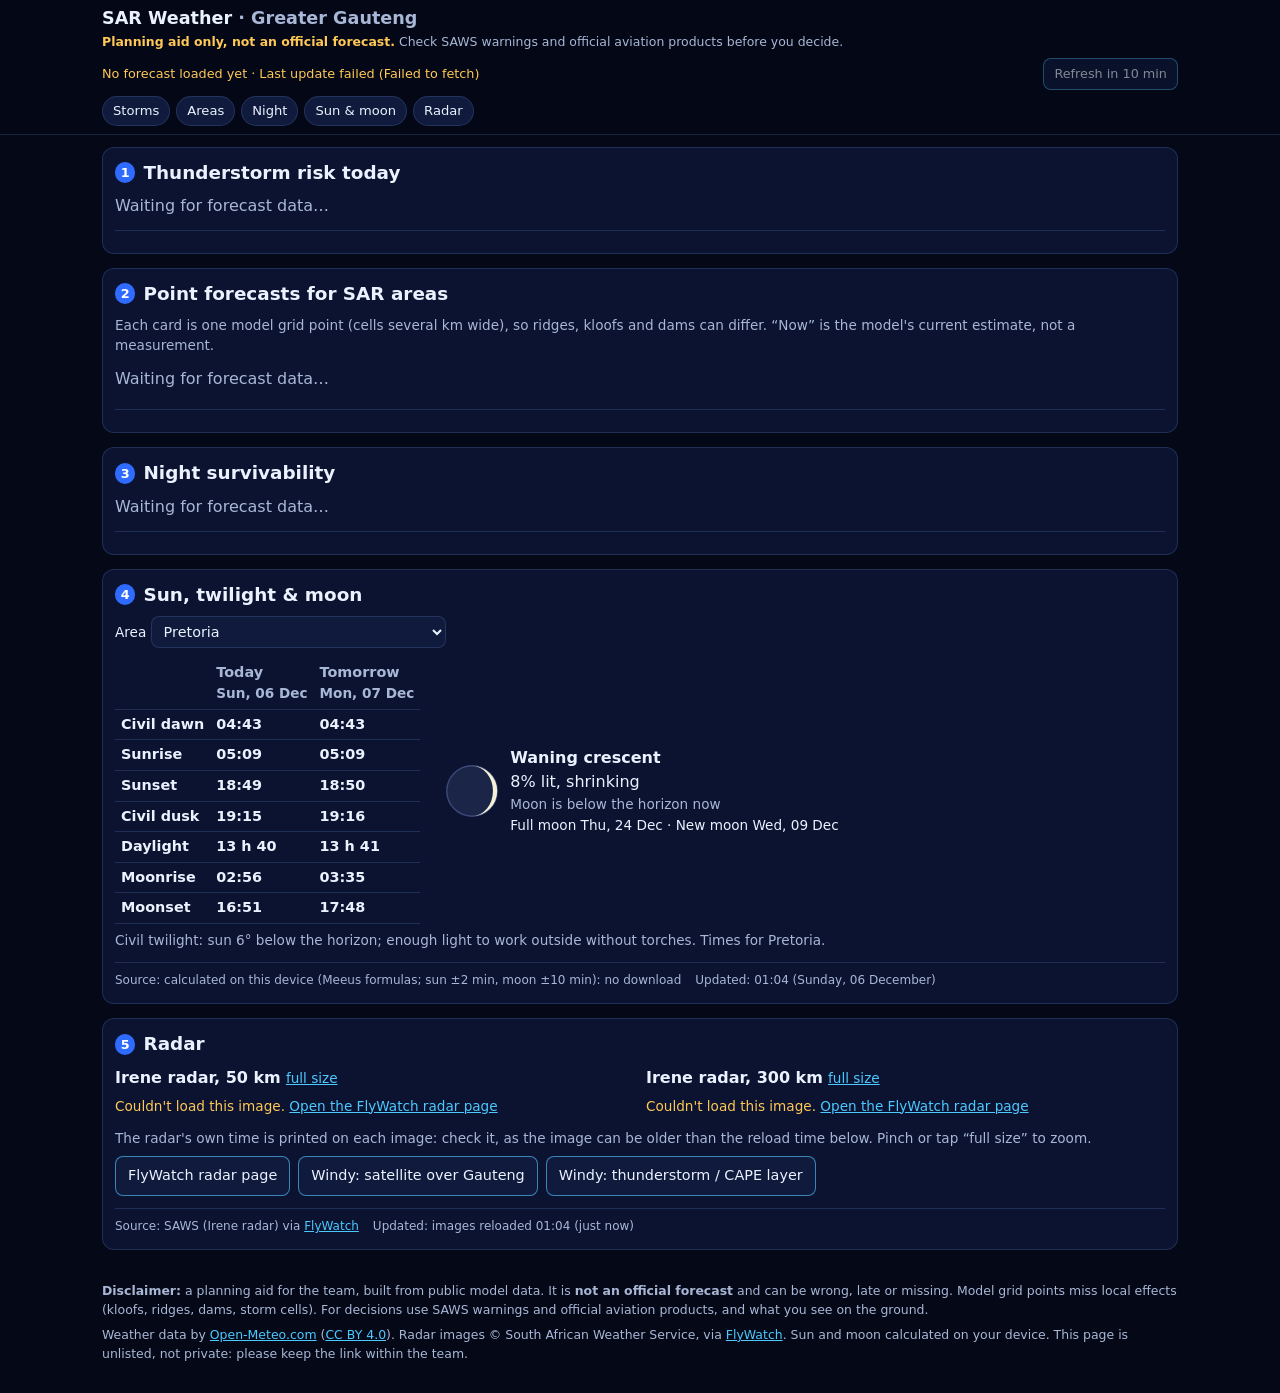
==== index.html @ 78609472 "Show the Irene radar 50 km and 300 km images (SAWS via FlyWatch) Plain img tags, reloaded at most ev" ====
<!doctype html>
<html lang="en-ZA">
<head>
  <meta charset="utf-8">
  <meta name="viewport" content="width=device-width, initial-scale=1, viewport-fit=cover">
  <!-- Unlisted team page: not linked from anywhere, not in any sitemap. -->
  <meta name="robots" content="noindex,nofollow">
  <meta name="referrer" content="no-referrer">
  <title>SAR Weather · Greater Gauteng</title>
  <meta name="theme-color" content="#040817">
  <link rel="icon" href="favicon.ico" sizes="48x48">
  <link rel="icon" href="favicon-96x96.png" type="image/png" sizes="96x96">
  <link rel="icon" href="favicon-192x192.png" type="image/png" sizes="192x192">
  <link rel="apple-touch-icon" href="apple-touch-icon.png" sizes="180x180">
  <link rel="stylesheet" href="css/style.css">
</head>
<body>
  <header class="top">
    <div class="top-inner">
      <h1>SAR Weather <span class="muted">· Greater Gauteng</span></h1>
      <p class="disclaimer"><strong>Planning aid only, not an official forecast.</strong> Check SAWS warnings and official aviation products before you decide.</p>
    </div>
    <div class="status" role="status">
      <span id="status-text">Loading…</span>
      <button type="button" id="refresh" class="btn small">Refresh</button>
    </div>
    <nav class="jump" aria-label="Panels">
      <a href="#storm">Storms</a><a href="#points">Areas</a><a href="#night">Night</a><a href="#astro">Sun &amp; moon</a><a href="#radar">Radar</a>
    </nav>
  </header>

  <main>
    <section class="panel" id="storm" aria-labelledby="storm-h">
      <h2 id="storm-h"><span class="num">1</span> Thunderstorm risk today</h2>
      <div id="storm-body"></div>
      <p class="meta" id="storm-meta"></p>
    </section>

    <section class="panel" id="points" aria-labelledby="points-h">
      <h2 id="points-h"><span class="num">2</span> Point forecasts for SAR areas</h2>
      <p class="small muted">Each card is one model grid point (cells several km wide), so ridges, kloofs and dams can differ. “Now” is the model's current estimate, not a measurement.</p>
      <div id="points-body" class="cards"></div>
      <p class="meta" id="points-meta"></p>
    </section>

    <section class="panel" id="night" aria-labelledby="night-h">
      <h2 id="night-h"><span class="num">3</span> Night survivability</h2>
      <div id="night-body"></div>
      <p class="meta" id="night-meta"></p>
    </section>

    <section class="panel" id="astro" aria-labelledby="astro-h">
      <h2 id="astro-h"><span class="num">4</span> Sun, twilight &amp; moon</h2>
      <label class="small" for="astro-loc">Area </label><select id="astro-loc"></select>
      <div id="astro-body"></div>
      <p class="meta" id="astro-meta"></p>
    </section>


    <section class="panel" id="radar" aria-labelledby="radar-h">
      <h2 id="radar-h"><span class="num">5</span> Radar</h2>
      <div id="radar-body"></div>
      <p class="meta" id="radar-meta"></p>
    </section>

  </main>

  <footer class="foot">
    <p><strong>Disclaimer:</strong> a planning aid for the team, built from public model data. It is <strong>not an official forecast</strong> and can be wrong, late or missing. Model grid points miss local effects (kloofs, ridges, dams, storm cells). For decisions use SAWS warnings and official aviation products, and what you see on the ground.</p>
    <p>Weather data by <a href="https://open-meteo.com/" target="_blank" rel="noopener noreferrer">Open-Meteo.com</a> (<a href="https://creativecommons.org/licenses/by/4.0/" target="_blank" rel="noopener noreferrer">CC BY 4.0</a>). Radar images © South African Weather Service, via <a href="https://www.flywatch.com/tracking/weather/radar" target="_blank" rel="noopener noreferrer">FlyWatch</a>. Sun and moon calculated on your device. This page is unlisted, not private: please keep the link within the team.</p>
    <noscript><p class="warn">This page needs JavaScript. Without it, go straight to <a href="https://www.weathersa.co.za/warnings">SAWS warnings</a> or <a href="https://aviation.weathersa.co.za/">SAWS aviation</a>.</p></noscript>
  </footer>

  <script src="js/config.js"></script>
  <script src="js/astro.js"></script>
  <script src="js/wx.js"></script>
  <script src="js/app.js"></script>
</body>
</html>
---- css/style.css ----
/* SAR Weather: Greater Gauteng. Colours follow the PsyPhin "deep space" palette
   (see ../4x4_systems/css/style.css), but without the animated background or web
   fonts: this page is opened on phones in the field, so it stays light. */
:root {
  --bg: #040817;
  --surface: #0b1330;
  --surface-2: #101a3c;
  --border: rgba(120, 170, 255, 0.18);
  --text: #eaf2ff;
  --text-muted: #a8b7d6;
  --accent: #4cc9ff;
  --accent-strong: #2f6bff;

  /* risk levels: low / possible / elevated / severe */
  --lv0: #1a2a52;
  --lv1: #d9b23a;
  --lv2: #f07c2a;
  --lv3: #e8365a;
  --ok: #2ee6a6;
  --warn: #ffc857;

  --radius: 12px;
  --max-width: 1100px;
  --font: system-ui, -apple-system, "Segoe UI", Roboto, "Helvetica Neue", Arial, sans-serif;
}

*, *::before, *::after { box-sizing: border-box; }
[hidden] { display: none !important; }

html { scroll-padding-top: 9rem; -webkit-text-size-adjust: 100%; }
body {
  margin: 0;
  background: var(--bg);
  color: var(--text);
  font: 1rem/1.5 var(--font);
  overflow-x: hidden;
}
a { color: var(--accent); }
h1, h2, h3 { line-height: 1.2; margin: 0; }
.muted { color: var(--text-muted); }
.small { font-size: 0.85rem; }
.warn { color: var(--warn); }

/* ---------------------------------------------------------------- header */
.top {
  position: sticky; top: 0; z-index: 10;
  background: rgba(4, 8, 23, 0.94);
  border-bottom: 1px solid var(--border);
  backdrop-filter: blur(6px);
}
.top-inner, .status, .jump, main, .foot { max-width: var(--max-width); margin: 0 auto; padding-left: 12px; padding-right: 12px; }
.top-inner { padding-top: 8px; }
.top h1 { font-size: 1.1rem; }
.disclaimer {
  margin: 4px 0 0; font-size: 0.78rem; color: var(--text-muted);
}
.disclaimer strong { color: var(--warn); }
.status {
  display: flex; align-items: center; justify-content: space-between; gap: 8px;
  font-size: 0.8rem; padding-top: 6px; padding-bottom: 6px;
}
.status #status-text { color: var(--text-muted); }
.status #status-text.warn { color: var(--warn); }
.jump {
  display: flex; gap: 6px; overflow-x: auto; padding-bottom: 8px;
  scrollbar-width: none;
}
.jump::-webkit-scrollbar { display: none; }
.jump a {
  flex: 0 0 auto; text-decoration: none; font-size: 0.82rem;
  padding: 4px 10px; border-radius: 999px;
  background: var(--surface-2); border: 1px solid var(--border); color: var(--text);
}

/* ---------------------------------------------------------------- panels */
main { padding-top: 12px; padding-bottom: 12px; }
.panel {
  min-width: 0;
  background: var(--surface);
  border: 1px solid var(--border);
  border-radius: var(--radius);
  padding: 14px 12px;
  margin-bottom: 14px;
}
.panel h2 { font-size: 1.15rem; margin-bottom: 10px; display: flex; align-items: center; gap: 8px; }
.panel h3 { font-size: 1rem; }
.num {
  display: inline-grid; place-items: center; width: 1.6em; height: 1.6em; border-radius: 50%;
  background: var(--accent-strong); color: #fff; font-size: 0.8rem; flex: 0 0 auto;
}
.meta {
  display: flex; flex-wrap: wrap; gap: 4px 14px; margin: 12px 0 0;
  padding-top: 8px; border-top: 1px solid var(--border);
  font-size: 0.75rem; color: var(--text-muted);
}
.summary { margin: 6px 0; }
p { margin: 6px 0; }

.btn {
  display: inline-block; text-decoration: none; cursor: pointer;
  padding: 8px 12px; border-radius: 8px; min-height: 40px;
  background: var(--surface-2); color: var(--text);
  border: 1px solid color-mix(in srgb, var(--accent) 55%, var(--border));
  font: inherit; font-size: 0.9rem; line-height: 1.4;
}
.btn.small { padding: 4px 10px; min-height: 32px; font-size: 0.8rem; }
.btn:disabled { opacity: 0.55; cursor: default; }
.btns { display: flex; flex-wrap: wrap; gap: 8px; margin: 8px 0; }

.badge, .chip {
  display: inline-block; padding: 2px 8px; border-radius: 999px;
  font-size: 0.75rem; font-weight: 600; white-space: nowrap;
}
.badge.lv0, .chip.lv0 { background: var(--lv0); color: var(--text-muted); }
.badge.lv1, .chip.lv1 { background: var(--lv1); color: #1a1405; }
.badge.lv2, .chip.lv2 { background: var(--lv2); color: #1a0d03; }
.badge.lv3, .chip.lv3 { background: var(--lv3); color: #fff; }

/* ---------------------------------------------------------------- 1. storms */
.storm-day { margin-bottom: 14px; }
.day-head { display: flex; align-items: center; justify-content: space-between; gap: 8px; }
.grid-scroll { overflow-x: auto; margin-top: 8px; }
.storm-grid { display: grid; gap: 2px; min-width: 280px; }
.sg-row { display: grid; grid-template-columns: 4.1rem repeat(24, minmax(0, 1fr)); gap: 1px; align-items: center; }
.sg-name { font-size: 0.68rem; white-space: nowrap; overflow: hidden; text-overflow: ellipsis; color: var(--text-muted); }
.sg-h { font-size: 0.6rem; color: var(--text-muted); text-align: left; overflow: visible; white-space: nowrap; }
.sg-c {
  display: block; height: 18px; border-radius: 2px; border: 0; padding: 0; margin: 0;
  background: var(--lv0); cursor: pointer;
}
.sg-c.lv1 { background: var(--lv1); }
.sg-c.lv2 { background: var(--lv2); }
.sg-c.lv3 { background: var(--lv3); background-image: radial-gradient(circle, #fff 22%, transparent 26%); }
.sg-c.na { background: transparent; cursor: default; }
.sg-c.past { opacity: 0.35; }
.sg-c.now { outline: 2px solid #fff; outline-offset: 0; }
.tap-detail { font-size: 0.82rem; min-height: 2.6em; background: var(--surface-2); border-radius: 8px; padding: 6px 8px; }
.legend { display: flex; flex-wrap: wrap; gap: 6px 14px; font-size: 0.75rem; color: var(--text-muted); margin-top: 8px; }
.legend span { display: inline-flex; align-items: center; gap: 4px; }
.legend i.sg-c { display: inline-block; width: 14px; height: 14px; cursor: default; }

/* ---------------------------------------------------------------- 2. points */
.cards { display: grid; gap: 10px; grid-template-columns: minmax(0, 1fr); }
@media (min-width: 720px) { .cards { grid-template-columns: repeat(2, minmax(0, 1fr)); } }
@media (min-width: 1060px) { .cards { grid-template-columns: repeat(3, minmax(0, 1fr)); } }
.card {
  background: var(--surface-2); border: 1px solid var(--border); border-radius: 10px; padding: 10px;
}
.card-head { display: flex; flex-wrap: wrap; align-items: baseline; justify-content: space-between; gap: 2px 8px; }
.note { color: var(--warn); margin: 4px 0; }
.now-row { display: flex; align-items: center; gap: 10px; flex-wrap: wrap; margin: 6px 0; }
.big { font-size: 2.1rem; font-weight: 700; line-height: 1; }
.now-wx { display: flex; flex-direction: column; }
.stats { display: grid; grid-template-columns: 1fr 1fr; gap: 6px 10px; margin: 8px 0; }
.stat dt { font-size: 0.7rem; color: var(--text-muted); text-transform: uppercase; letter-spacing: 0.03em; }
.stat dd { margin: 0; font-weight: 600; display: flex; align-items: center; flex-wrap: wrap; gap: 0 4px; }
.stat dd .small { font-weight: 400; }
.arrow { display: inline-flex; color: var(--accent); }
.arrow svg { display: block; }
details summary { cursor: pointer; color: var(--accent); font-size: 0.88rem; padding: 6px 0; }
.table-scroll { overflow-x: auto; }
table { border-collapse: collapse; font-size: 0.8rem; }
table.hourly { min-width: 640px; width: 100%; }
table th, table td { padding: 4px 6px; text-align: left; white-space: nowrap; border-bottom: 1px solid var(--border); }
table thead th { color: var(--text-muted); font-weight: 600; }
table.hourly tr.ts td, table.hourly tr.ts th { color: #ffd0da; background: color-mix(in srgb, var(--lv3) 18%, transparent); }

/* ---------------------------------------------------------------- 3. night */
.night-list { display: grid; gap: 8px; }
@media (min-width: 720px) { .night-list { grid-template-columns: repeat(2, minmax(0, 1fr)); } }
.night-row {
  background: var(--surface-2); border-radius: 10px; padding: 8px 10px;
  border-left: 4px solid var(--lv0);
}
.night-row.lv1 { border-left-color: var(--lv1); }
.night-row.lv2 { border-left-color: var(--lv2); }
.night-row.lv3 { border-left-color: var(--lv3); }
.night-name { display: flex; flex-wrap: wrap; align-items: center; gap: 6px; }
.night-nums { display: grid; grid-template-columns: repeat(3, 1fr); gap: 4px 8px; margin: 6px 0 0; }
.advice { padding-left: 1.1rem; color: var(--text-muted); }

/* ---------------------------------------------------------------- 4. astro */
#astro-loc {
  font: inherit; font-size: 0.9rem; background: var(--surface-2); color: var(--text);
  border: 1px solid var(--border); border-radius: 8px; padding: 6px 8px; max-width: 100%;
}
.astro-wrap { display: flex; flex-wrap: wrap; gap: 12px 24px; align-items: center; margin-top: 10px; }
table.astro td, table.astro th { font-size: 0.9rem; }
table.astro td { font-variant-numeric: tabular-nums; font-weight: 600; }
.moon { display: flex; align-items: center; gap: 10px; }
.moon-icon svg { display: block; }

/* ---------------------------------------------------------------- 5. radar */
.radar-grid { display: grid; gap: 12px; grid-template-columns: minmax(0, 1fr); }
@media (min-width: 720px) { .radar-grid { grid-template-columns: repeat(2, minmax(0, 1fr)); } }
figure.radar { margin: 0; }
figure.radar figcaption { margin-bottom: 4px; }
figure.radar img { display: block; width: 100%; height: auto; border-radius: 8px; background: #000; }

/* ---------------------------------------------------------------- links */
.stations { list-style: none; padding: 0; margin: 8px 0; display: grid; gap: 6px; }
.stations li { display: flex; flex-wrap: wrap; align-items: center; gap: 4px 6px; }
.icao { font-family: ui-monospace, Consolas, monospace; font-weight: 700; color: var(--accent); }

/* ---------------------------------------------------------------- footer */
.foot { font-size: 0.78rem; color: var(--text-muted); padding-bottom: 24px; }
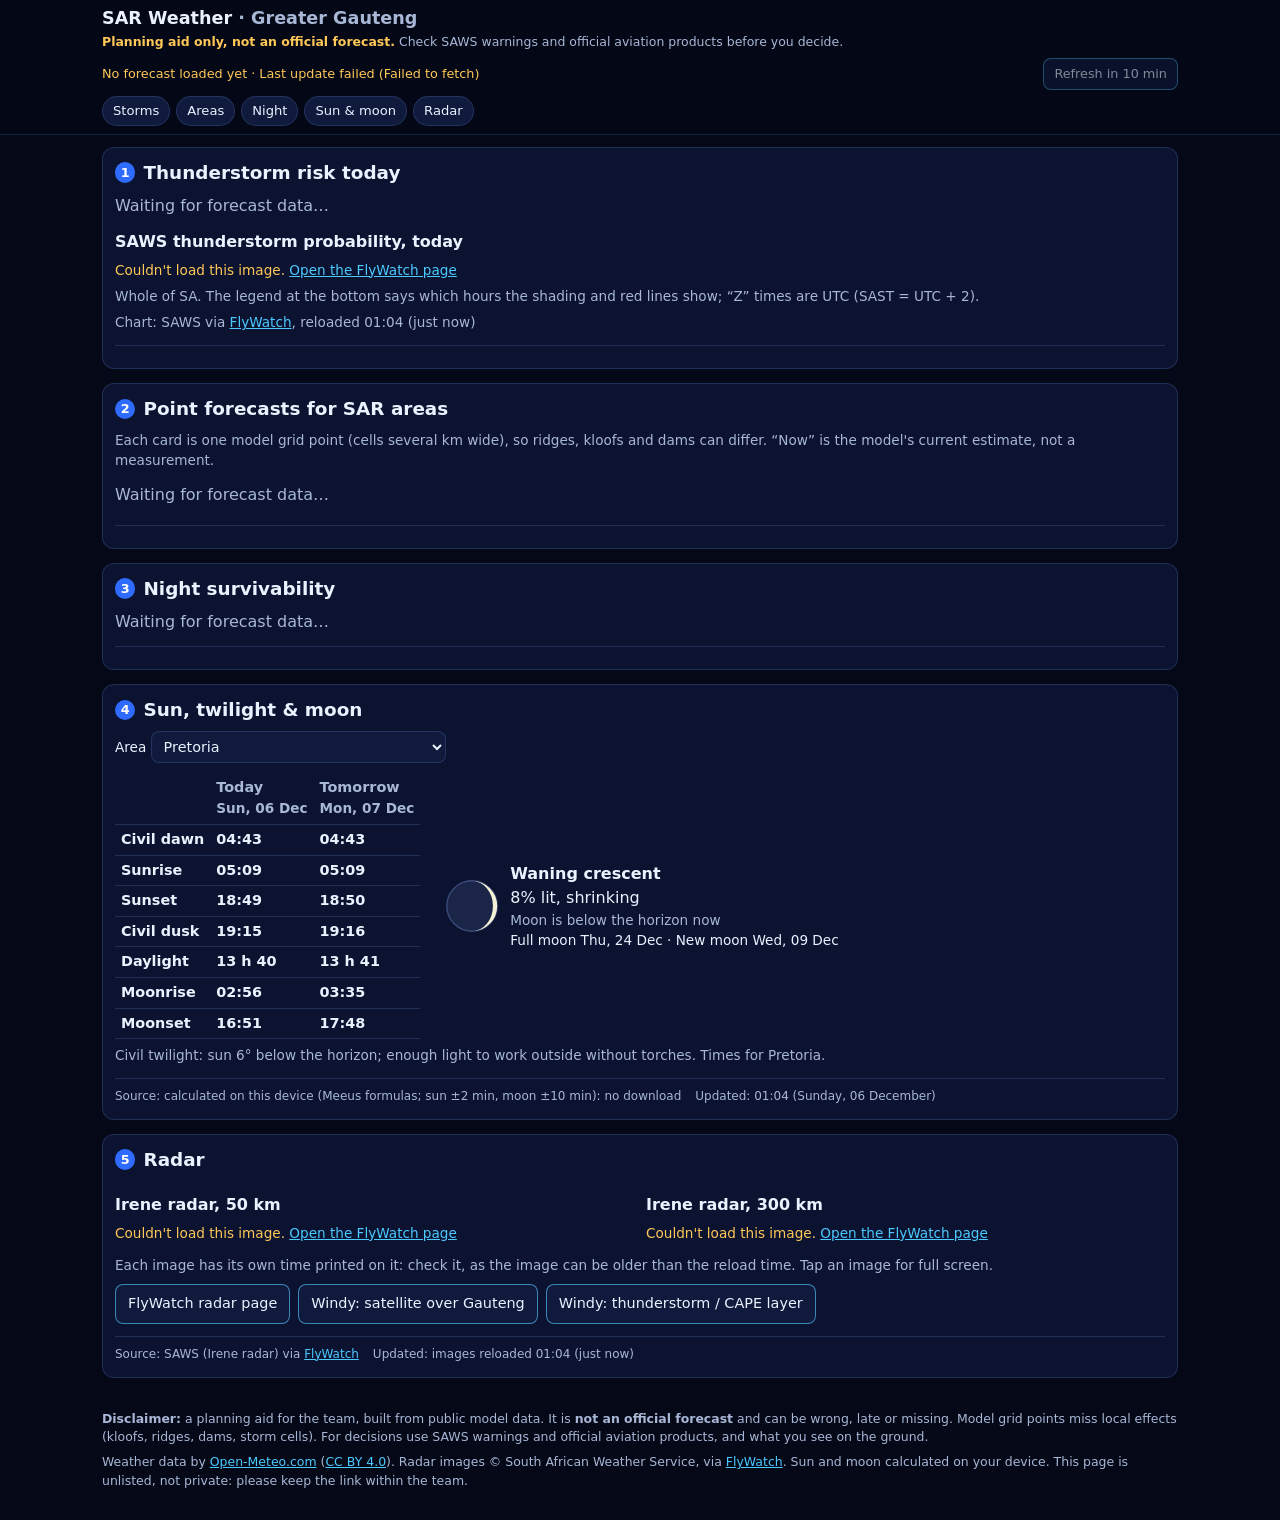
==== commit 9fbe721a: "Add today's SAWS TS probability chart; tap any image for full screen The chart (via FlyWatch) sits u" ====
--- a/index.html
+++ b/index.html
@@ -33,6 +33,7 @@
     <section class="panel" id="storm" aria-labelledby="storm-h">
       <h2 id="storm-h"><span class="num">1</span> Thunderstorm risk today</h2>
       <div id="storm-body"></div>
+      <div id="storm-images"></div>
       <p class="meta" id="storm-meta"></p>
     </section>
 
--- a/css/style.css
+++ b/css/style.css
@@ -190,12 +190,47 @@
 .moon { display: flex; align-items: center; gap: 10px; }
 .moon-icon svg { display: block; }
 
-/* ---------------------------------------------------------------- 5. radar */
-.radar-grid { display: grid; gap: 12px; grid-template-columns: minmax(0, 1fr); }
-@media (min-width: 720px) { .radar-grid { grid-template-columns: repeat(2, minmax(0, 1fr)); } }
-figure.radar { margin: 0; }
-figure.radar figcaption { margin-bottom: 4px; }
-figure.radar img { display: block; width: 100%; height: auto; border-radius: 8px; background: #000; }
+/* ---------------------------------------------------------------- SAWS images */
+.chart-grid { display: grid; gap: 12px; grid-template-columns: minmax(0, 1fr); }
+@media (min-width: 720px) { .chart-grid { grid-template-columns: repeat(2, minmax(0, 1fr)); } }
+figure.chart { margin: 12px 0 0; }
+figure.chart figcaption { margin-bottom: 4px; }
+.img-open {
+  position: relative; display: block; width: 100%; padding: 0; border: 0; margin: 0;
+  background: #000; border-radius: 8px; overflow: hidden; cursor: zoom-in;
+}
+.img-open img { display: block; width: 100%; height: auto; }
+.img-hint {
+  position: absolute; right: 6px; bottom: 6px; padding: 3px 8px; border-radius: 999px;
+  background: rgba(4, 8, 23, 0.85); color: var(--text); font-size: 0.75rem;
+}
+
+/* full-screen viewer */
+html.viewer-on, html.viewer-on body { overflow: hidden; }
+.viewer {
+  position: fixed; inset: 0; z-index: 100; background: #000;
+  display: flex; flex-direction: column;
+}
+.viewer[hidden] { display: none !important; }
+.viewer-bar {
+  display: flex; align-items: center; gap: 10px; padding: 8px 8px 8px 12px;
+  padding-top: max(8px, env(safe-area-inset-top));
+  background: rgba(4, 8, 23, 0.95); color: var(--text); font-size: 0.85rem;
+}
+.viewer-title { font-weight: 600; flex: 1 1 auto; min-width: 0; overflow: hidden; text-overflow: ellipsis; white-space: nowrap; }
+.viewer-tip { color: var(--text-muted); font-size: 0.75rem; white-space: nowrap; }
+.viewer-close {
+  flex: 0 0 auto; width: 44px; height: 44px; border-radius: 50%; border: 1px solid var(--border);
+  background: var(--surface-2); color: var(--text); font-size: 1.2rem; cursor: pointer;
+}
+.viewer-stage {
+  flex: 1 1 auto; min-height: 0; overflow: auto;
+  display: flex; align-items: center; justify-content: center;
+  -webkit-overflow-scrolling: touch;
+}
+.viewer-stage img { max-width: 100%; max-height: 100%; object-fit: contain; cursor: zoom-in; }
+.viewer.zoomed .viewer-stage { display: block; }
+.viewer.zoomed .viewer-stage img { max-width: none; max-height: none; width: 200%; min-width: 1200px; cursor: zoom-out; }
 
 /* ---------------------------------------------------------------- links */
 .stations { list-style: none; padding: 0; margin: 8px 0; display: grid; gap: 6px; }
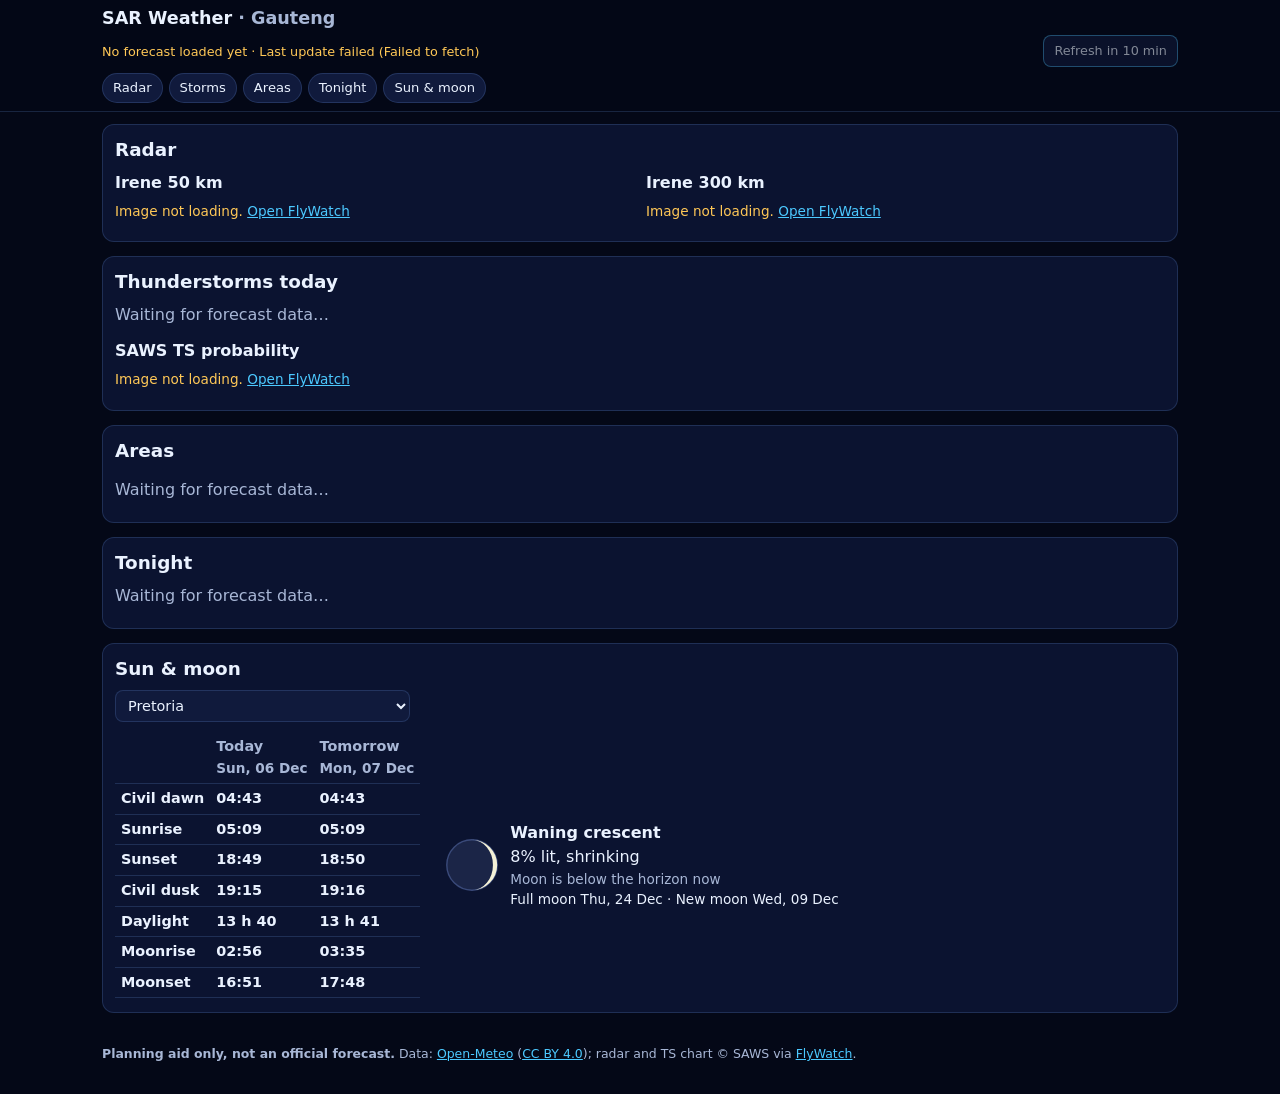
==== commit 8717f081: "Glance layout: radar first, explanations and source lines removed Radar moves to the top; storm summ" ====
--- a/index.html
+++ b/index.html
@@ -17,59 +17,49 @@
 <body>
   <header class="top">
     <div class="top-inner">
-      <h1>SAR Weather <span class="muted">· Greater Gauteng</span></h1>
-      <p class="disclaimer"><strong>Planning aid only, not an official forecast.</strong> Check SAWS warnings and official aviation products before you decide.</p>
+      <h1>SAR Weather <span class="muted">· Gauteng</span></h1>
     </div>
     <div class="status" role="status">
       <span id="status-text">Loading…</span>
       <button type="button" id="refresh" class="btn small">Refresh</button>
     </div>
     <nav class="jump" aria-label="Panels">
-      <a href="#storm">Storms</a><a href="#points">Areas</a><a href="#night">Night</a><a href="#astro">Sun &amp; moon</a><a href="#radar">Radar</a>
+      <a href="#radar">Radar</a><a href="#storm">Storms</a><a href="#points">Areas</a><a href="#night">Tonight</a><a href="#astro">Sun &amp; moon</a>
     </nav>
   </header>
 
   <main>
+    <section class="panel" id="radar" aria-labelledby="radar-h">
+      <h2 id="radar-h">Radar</h2>
+      <div id="radar-body"></div>
+    </section>
+
     <section class="panel" id="storm" aria-labelledby="storm-h">
-      <h2 id="storm-h"><span class="num">1</span> Thunderstorm risk today</h2>
+      <h2 id="storm-h">Thunderstorms today</h2>
       <div id="storm-body"></div>
       <div id="storm-images"></div>
-      <p class="meta" id="storm-meta"></p>
     </section>
 
     <section class="panel" id="points" aria-labelledby="points-h">
-      <h2 id="points-h"><span class="num">2</span> Point forecasts for SAR areas</h2>
-      <p class="small muted">Each card is one model grid point (cells several km wide), so ridges, kloofs and dams can differ. “Now” is the model's current estimate, not a measurement.</p>
+      <h2 id="points-h">Areas</h2>
       <div id="points-body" class="cards"></div>
-      <p class="meta" id="points-meta"></p>
     </section>
 
     <section class="panel" id="night" aria-labelledby="night-h">
-      <h2 id="night-h"><span class="num">3</span> Night survivability</h2>
+      <h2 id="night-h">Tonight</h2>
       <div id="night-body"></div>
-      <p class="meta" id="night-meta"></p>
     </section>
 
     <section class="panel" id="astro" aria-labelledby="astro-h">
-      <h2 id="astro-h"><span class="num">4</span> Sun, twilight &amp; moon</h2>
-      <label class="small" for="astro-loc">Area </label><select id="astro-loc"></select>
+      <h2 id="astro-h">Sun &amp; moon</h2>
+      <select id="astro-loc" aria-label="Area for sun and moon times"></select>
       <div id="astro-body"></div>
-      <p class="meta" id="astro-meta"></p>
     </section>
-
-
-    <section class="panel" id="radar" aria-labelledby="radar-h">
-      <h2 id="radar-h"><span class="num">5</span> Radar</h2>
-      <div id="radar-body"></div>
-      <p class="meta" id="radar-meta"></p>
-    </section>
-
   </main>
 
   <footer class="foot">
-    <p><strong>Disclaimer:</strong> a planning aid for the team, built from public model data. It is <strong>not an official forecast</strong> and can be wrong, late or missing. Model grid points miss local effects (kloofs, ridges, dams, storm cells). For decisions use SAWS warnings and official aviation products, and what you see on the ground.</p>
-    <p>Weather data by <a href="https://open-meteo.com/" target="_blank" rel="noopener noreferrer">Open-Meteo.com</a> (<a href="https://creativecommons.org/licenses/by/4.0/" target="_blank" rel="noopener noreferrer">CC BY 4.0</a>). Radar images © South African Weather Service, via <a href="https://www.flywatch.com/tracking/weather/radar" target="_blank" rel="noopener noreferrer">FlyWatch</a>. Sun and moon calculated on your device. This page is unlisted, not private: please keep the link within the team.</p>
-    <noscript><p class="warn">This page needs JavaScript. Without it, go straight to <a href="https://www.weathersa.co.za/warnings">SAWS warnings</a> or <a href="https://aviation.weathersa.co.za/">SAWS aviation</a>.</p></noscript>
+    <p><strong>Planning aid only, not an official forecast.</strong> Data: <a href="https://open-meteo.com/" target="_blank" rel="noopener noreferrer">Open-Meteo</a> (<a href="https://creativecommons.org/licenses/by/4.0/" target="_blank" rel="noopener noreferrer">CC BY 4.0</a>); radar and TS chart © SAWS via <a href="https://www.flywatch.com/tracking/weather/radar" target="_blank" rel="noopener noreferrer">FlyWatch</a>.</p>
+    <noscript><p class="warn">This page needs JavaScript.</p></noscript>
   </footer>
 
   <script src="js/config.js"></script>
--- a/css/style.css
+++ b/css/style.css
@@ -118,7 +118,9 @@
 
 /* ---------------------------------------------------------------- 1. storms */
 .storm-day { margin-bottom: 14px; }
-.day-head { display: flex; align-items: center; justify-content: space-between; gap: 8px; }
+.day-head { display: flex; align-items: center; gap: 10px; flex-wrap: wrap; }
+.headline { font-size: 1.05rem; }
+.day-head .badge { font-size: 0.85rem; padding: 3px 10px; }
 .grid-scroll { overflow-x: auto; margin-top: 8px; }
 .storm-grid { display: grid; gap: 2px; min-width: 280px; }
 .sg-row { display: grid; grid-template-columns: 4.1rem repeat(24, minmax(0, 1fr)); gap: 1px; align-items: center; }
@@ -193,7 +195,8 @@
 /* ---------------------------------------------------------------- SAWS images */
 .chart-grid { display: grid; gap: 12px; grid-template-columns: minmax(0, 1fr); }
 @media (min-width: 720px) { .chart-grid { grid-template-columns: repeat(2, minmax(0, 1fr)); } }
-figure.chart { margin: 12px 0 0; }
+figure.chart { margin: 0; }
+#storm-images figure.chart { margin-top: 12px; }
 figure.chart figcaption { margin-bottom: 4px; }
 .img-open {
   position: relative; display: block; width: 100%; padding: 0; border: 0; margin: 0;
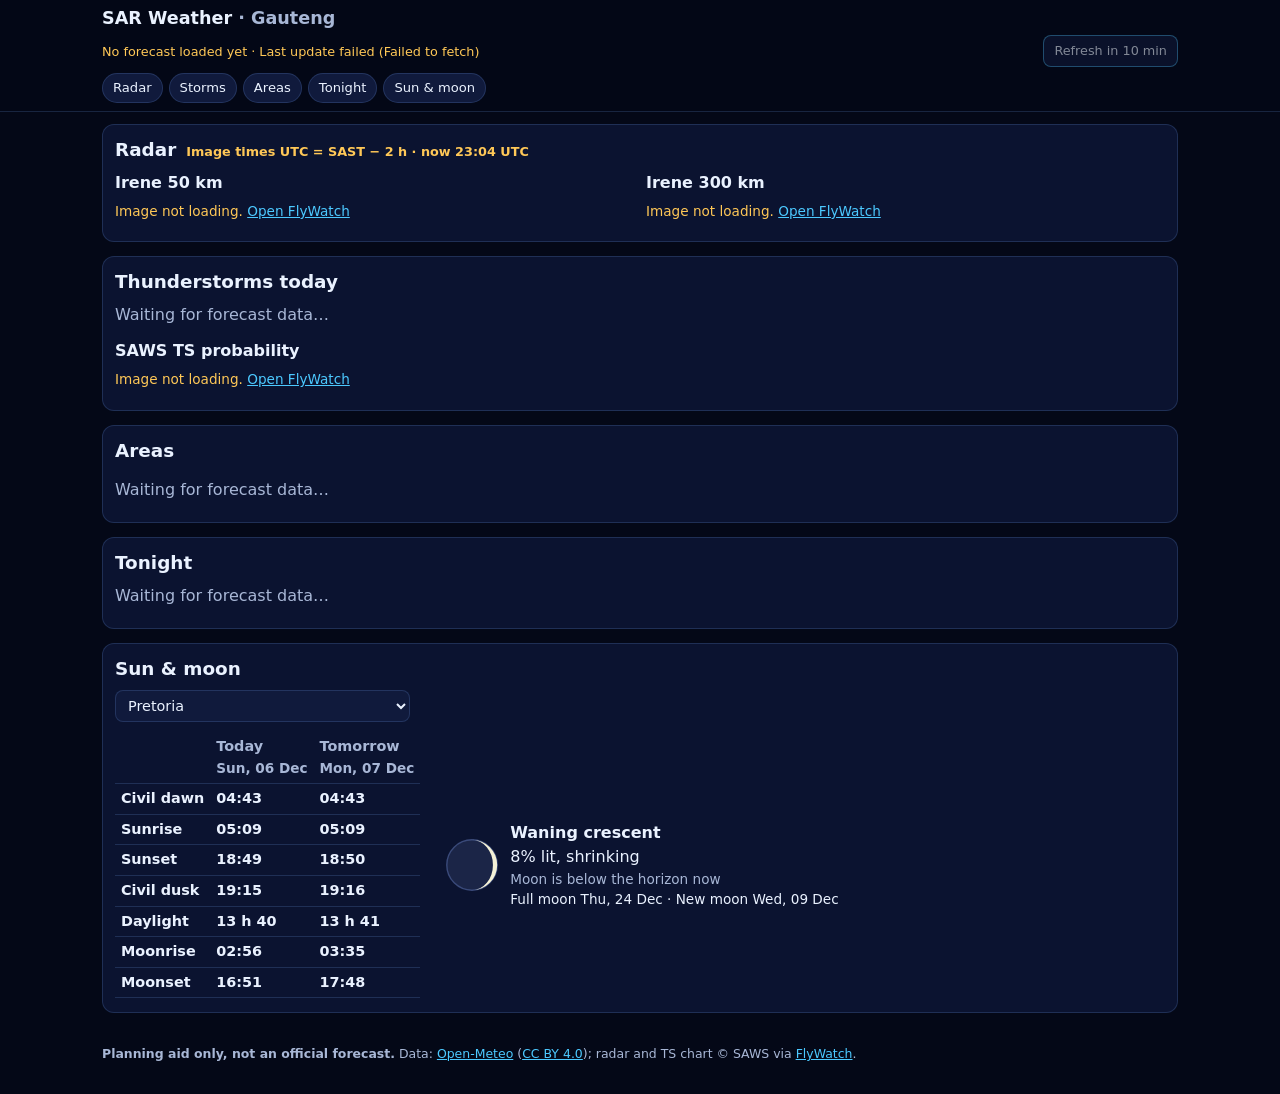
==== commit cfeb35be: "Tighter area cards; UTC note on the radar images Area cards: 3x2 stat grid with units in the labels," ====
--- a/index.html
+++ b/index.html
@@ -30,7 +30,7 @@
 
   <main>
     <section class="panel" id="radar" aria-labelledby="radar-h">
-      <h2 id="radar-h">Radar</h2>
+      <h2 id="radar-h">Radar <span class="utc-note">Image times UTC = SAST − 2 h<span id="utc-now"></span></span></h2>
       <div id="radar-body"></div>
     </section>
 
--- a/css/style.css
+++ b/css/style.css
@@ -83,6 +83,9 @@
   margin-bottom: 14px;
 }
 .panel h2 { font-size: 1.15rem; margin-bottom: 10px; display: flex; align-items: center; gap: 8px; }
+#radar-h { flex-wrap: wrap; align-items: baseline; gap: 2px 10px; }
+.utc-note { font-size: 0.8rem; font-weight: 600; color: var(--warn); }
+#utc-now { white-space: nowrap; }
 .panel h3 { font-size: 1rem; }
 .num {
   display: inline-grid; place-items: center; width: 1.6em; height: 1.6em; border-radius: 50%;
@@ -146,17 +149,22 @@
 @media (min-width: 720px) { .cards { grid-template-columns: repeat(2, minmax(0, 1fr)); } }
 @media (min-width: 1060px) { .cards { grid-template-columns: repeat(3, minmax(0, 1fr)); } }
 .card {
-  background: var(--surface-2); border: 1px solid var(--border); border-radius: 10px; padding: 10px;
-}
-.card-head { display: flex; flex-wrap: wrap; align-items: baseline; justify-content: space-between; gap: 2px 8px; }
-.note { color: var(--warn); margin: 4px 0; }
-.now-row { display: flex; align-items: center; gap: 10px; flex-wrap: wrap; margin: 6px 0; }
-.big { font-size: 2.1rem; font-weight: 700; line-height: 1; }
-.now-wx { display: flex; flex-direction: column; }
+  background: var(--surface-2); border: 1px solid var(--border); border-radius: 10px; padding: 8px 10px 2px;
+}
+.now-row { display: flex; align-items: center; gap: 10px; }
+.big { font-size: 1.9rem; font-weight: 700; line-height: 1; flex: 0 0 auto; }
+.now-wx { display: flex; flex-direction: column; flex: 1 1 auto; min-width: 0; }
+.now-wx h3 { font-size: 0.98rem; line-height: 1.2; }
+.now-row .badge { flex: 0 0 auto; }
 .stats { display: grid; grid-template-columns: 1fr 1fr; gap: 6px 10px; margin: 8px 0; }
 .stat dt { font-size: 0.7rem; color: var(--text-muted); text-transform: uppercase; letter-spacing: 0.03em; }
 .stat dd { margin: 0; font-weight: 600; display: flex; align-items: center; flex-wrap: wrap; gap: 0 4px; }
 .stat dd .small { font-weight: 400; }
+.stats.tight { grid-template-columns: repeat(3, minmax(0, 1fr)); gap: 4px 8px; margin: 6px 0 0; }
+.stats.tight .stat dt { font-size: 0.64rem; letter-spacing: 0.02em; white-space: nowrap; overflow: hidden; text-overflow: ellipsis; }
+.stats.tight .stat dd { font-size: 0.95rem; gap: 0 3px; line-height: 1.3; }
+.stats.tight .stat dd .small { font-size: 0.75rem; }
+.card details summary { padding: 4px 0; font-size: 0.8rem; }
 .arrow { display: inline-flex; color: var(--accent); }
 .arrow svg { display: block; }
 details summary { cursor: pointer; color: var(--accent); font-size: 0.88rem; padding: 6px 0; }
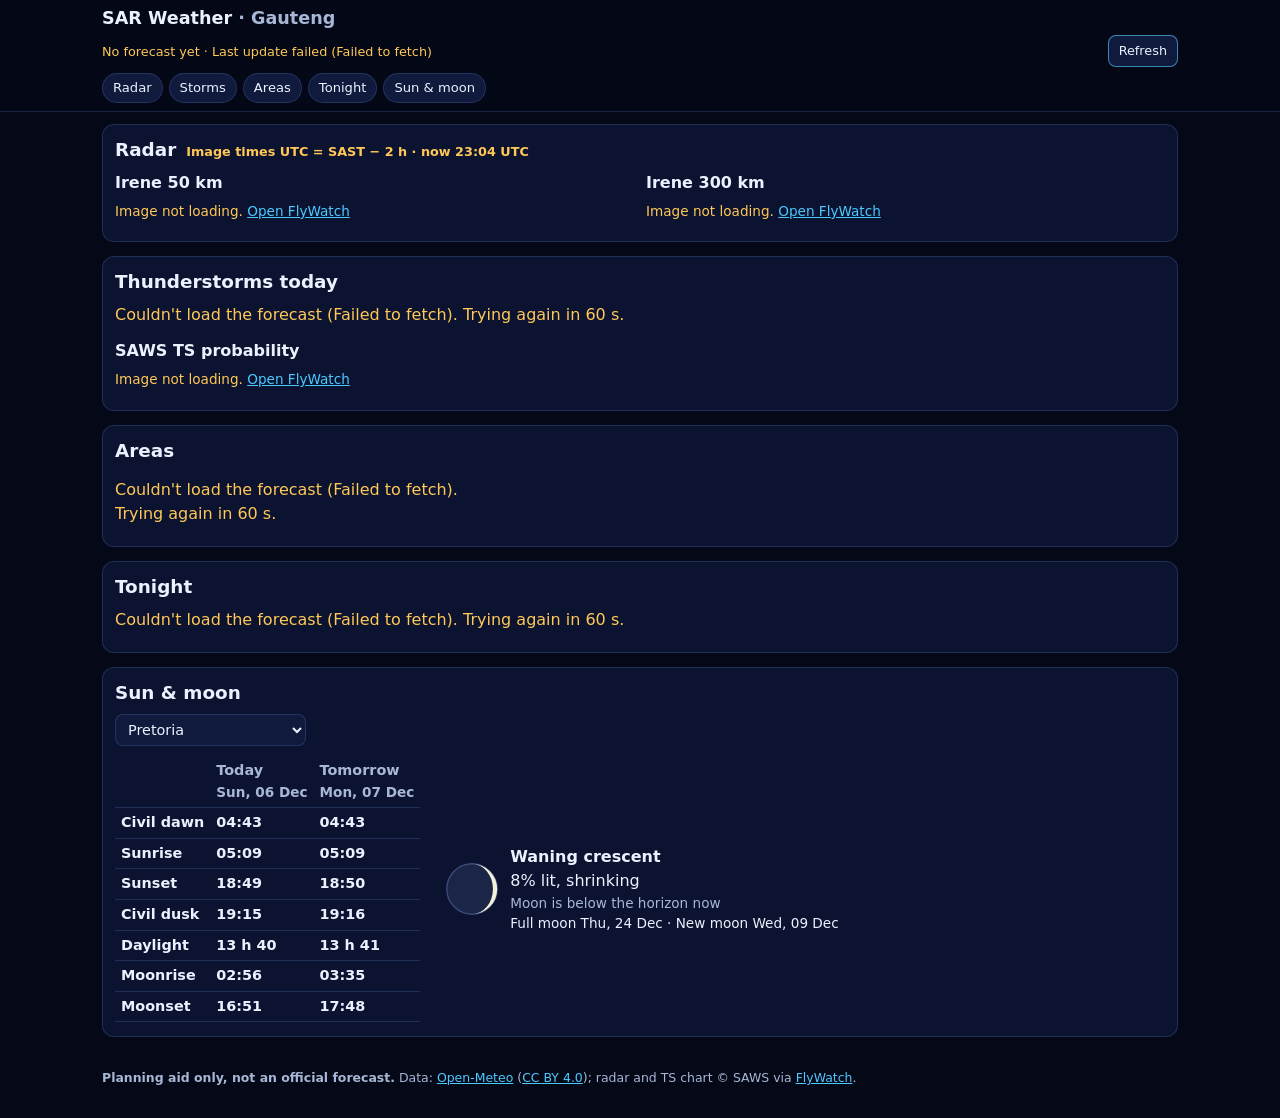
==== commit 9aa7409c: "Fix forecast stuck on "Waiting"; spam-safe Refresh button With no forecast to show, the page no long" ====
--- a/index.html
+++ b/index.html
@@ -65,6 +65,7 @@
   <script src="js/config.js"></script>
   <script src="js/astro.js"></script>
   <script src="js/wx.js"></script>
+  <script src="js/refresh.js"></script>
   <script src="js/app.js"></script>
 </body>
 </html>
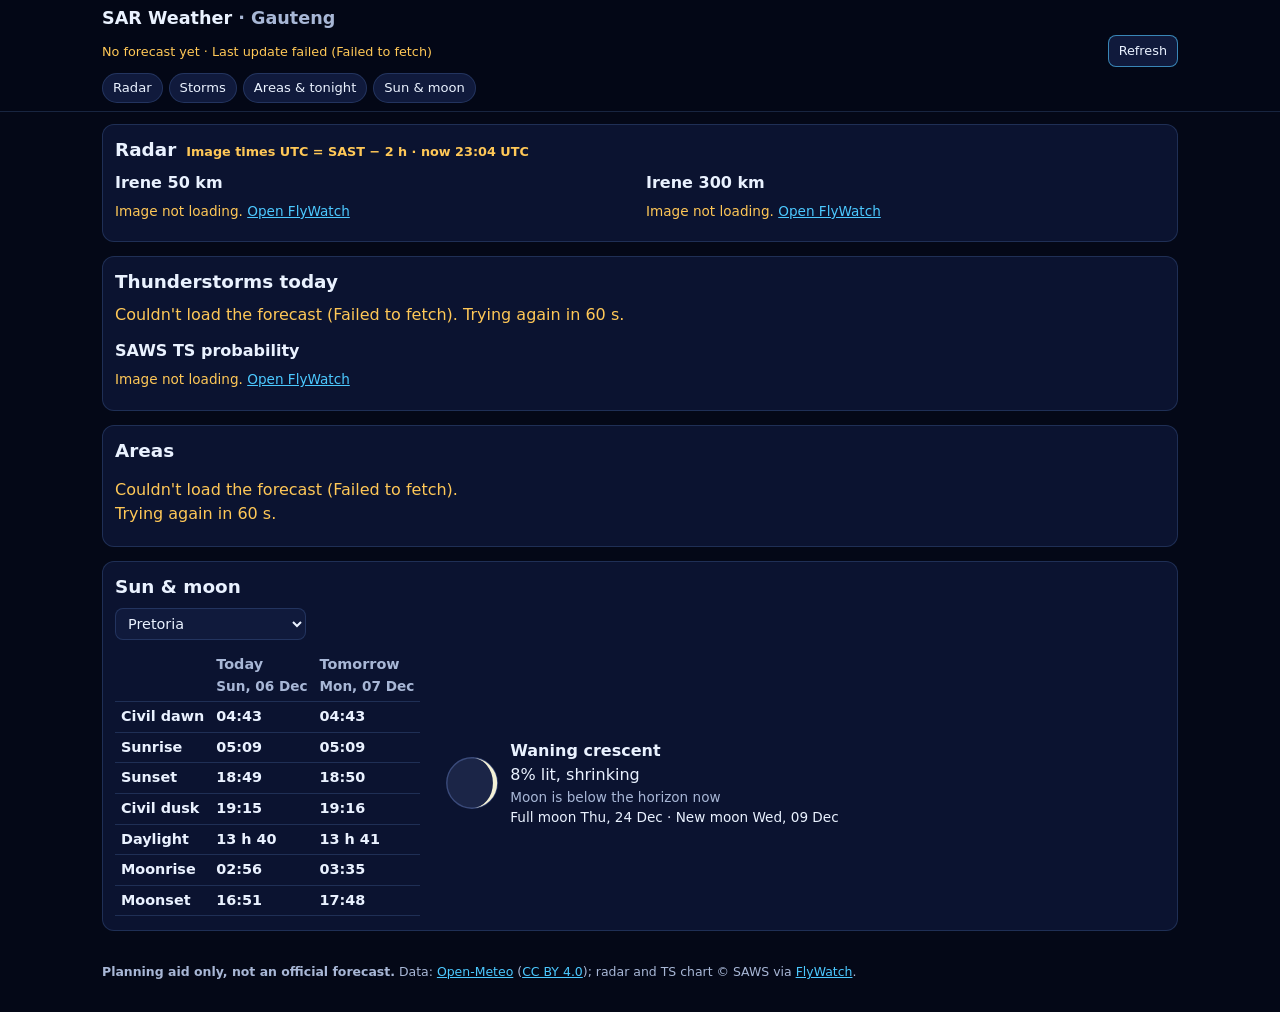
==== commit 97df29cc: "Merge Tonight into the area cards Each area card gets a Tonight strip (flags, low, feels, wind chill" ====
--- a/index.html
+++ b/index.html
@@ -24,7 +24,7 @@
       <button type="button" id="refresh" class="btn small">Refresh</button>
     </div>
     <nav class="jump" aria-label="Panels">
-      <a href="#radar">Radar</a><a href="#storm">Storms</a><a href="#points">Areas</a><a href="#night">Tonight</a><a href="#astro">Sun &amp; moon</a>
+      <a href="#radar">Radar</a><a href="#storm">Storms</a><a href="#points">Areas &amp; tonight</a><a href="#astro">Sun &amp; moon</a>
     </nav>
   </header>
 
@@ -41,13 +41,8 @@
     </section>
 
     <section class="panel" id="points" aria-labelledby="points-h">
-      <h2 id="points-h">Areas</h2>
+      <h2 id="points-h">Areas <span class="h-note" id="night-window"></span></h2>
       <div id="points-body" class="cards"></div>
-    </section>
-
-    <section class="panel" id="night" aria-labelledby="night-h">
-      <h2 id="night-h">Tonight</h2>
-      <div id="night-body"></div>
     </section>
 
     <section class="panel" id="astro" aria-labelledby="astro-h">
--- a/css/style.css
+++ b/css/style.css
@@ -83,7 +83,8 @@
   margin-bottom: 14px;
 }
 .panel h2 { font-size: 1.15rem; margin-bottom: 10px; display: flex; align-items: center; gap: 8px; }
-#radar-h { flex-wrap: wrap; align-items: baseline; gap: 2px 10px; }
+#radar-h, #points-h { flex-wrap: wrap; align-items: baseline; gap: 2px 10px; }
+.h-note { font-size: 0.8rem; font-weight: 600; color: var(--text-muted); }
 .utc-note { font-size: 0.8rem; font-weight: 600; color: var(--warn); }
 #utc-now { white-space: nowrap; }
 .panel h3 { font-size: 1rem; }
@@ -149,7 +150,7 @@
 @media (min-width: 720px) { .cards { grid-template-columns: repeat(2, minmax(0, 1fr)); } }
 @media (min-width: 1060px) { .cards { grid-template-columns: repeat(3, minmax(0, 1fr)); } }
 .card {
-  background: var(--surface-2); border: 1px solid var(--border); border-radius: 10px; padding: 8px 10px 2px;
+  background: var(--surface-2); border: 1px solid var(--border); border-radius: 10px; padding: 8px 10px 2px; overflow: hidden;
 }
 .now-row { display: flex; align-items: center; gap: 10px; }
 .big { font-size: 1.9rem; font-weight: 700; line-height: 1; flex: 0 0 auto; }
@@ -175,19 +176,17 @@
 table thead th { color: var(--text-muted); font-weight: 600; }
 table.hourly tr.ts td, table.hourly tr.ts th { color: #ffd0da; background: color-mix(in srgb, var(--lv3) 18%, transparent); }
 
-/* ---------------------------------------------------------------- 3. night */
-.night-list { display: grid; gap: 8px; }
-@media (min-width: 720px) { .night-list { grid-template-columns: repeat(2, minmax(0, 1fr)); } }
-.night-row {
-  background: var(--surface-2); border-radius: 10px; padding: 8px 10px;
-  border-left: 4px solid var(--lv0);
-}
-.night-row.lv1 { border-left-color: var(--lv1); }
-.night-row.lv2 { border-left-color: var(--lv2); }
-.night-row.lv3 { border-left-color: var(--lv3); }
-.night-name { display: flex; flex-wrap: wrap; align-items: center; gap: 6px; }
-.night-nums { display: grid; grid-template-columns: repeat(3, 1fr); gap: 4px 8px; margin: 6px 0 0; }
-.advice { padding-left: 1.1rem; color: var(--text-muted); }
+/* ---------------------------------------------------------------- tonight strip (in each area card) */
+.tonight {
+  margin: 8px -10px 0; padding: 6px 10px 2px;
+  border-top: 1px solid var(--border); border-left: 4px solid var(--lv0);
+  background: rgba(4, 8, 23, 0.35);
+}
+.tonight.lv1 { border-left-color: var(--lv1); }
+.tonight.lv2 { border-left-color: var(--lv2); }
+.tonight.lv3 { border-left-color: var(--lv3); }
+.tonight-head { display: flex; flex-wrap: wrap; align-items: center; gap: 4px 6px; font-size: 0.85rem; }
+.tonight .stats.tight { margin-top: 4px; }
 
 /* ---------------------------------------------------------------- 4. astro */
 #astro-loc {
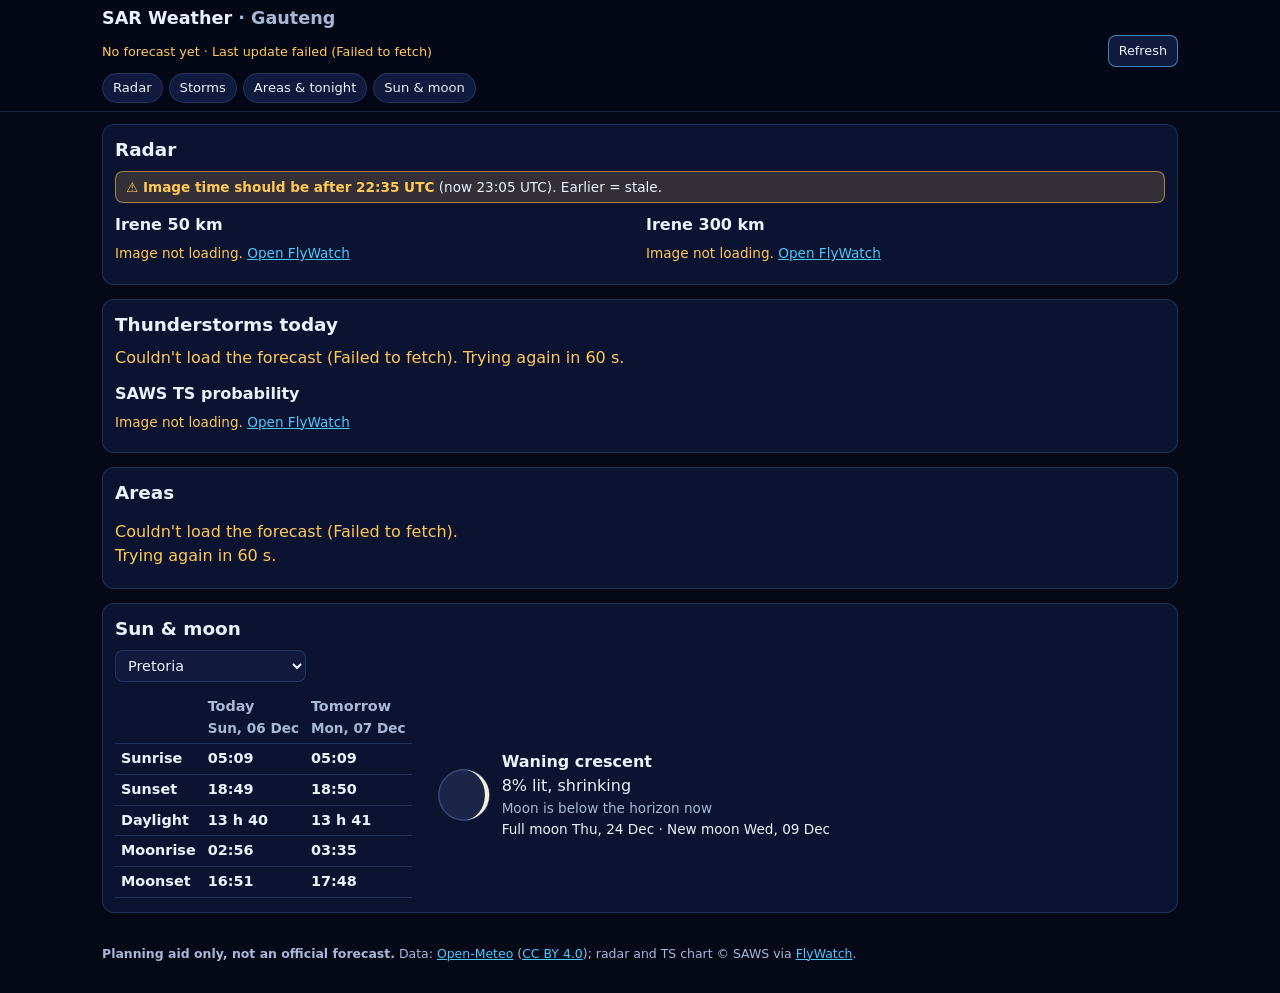
==== commit 6361f0f0: "Radar: banner with the cutoff time for a stale image The page can't read the time printed on FlyWatc" ====
--- a/index.html
+++ b/index.html
@@ -30,7 +30,8 @@
 
   <main>
     <section class="panel" id="radar" aria-labelledby="radar-h">
-      <h2 id="radar-h">Radar <span class="utc-note">Image times UTC = SAST − 2 h<span id="utc-now"></span></span></h2>
+      <h2 id="radar-h">Radar</h2>
+      <p class="radar-check" id="radar-check" role="note"></p>
       <div id="radar-body"></div>
     </section>
 
--- a/css/style.css
+++ b/css/style.css
@@ -85,8 +85,12 @@
 .panel h2 { font-size: 1.15rem; margin-bottom: 10px; display: flex; align-items: center; gap: 8px; }
 #radar-h, #points-h { flex-wrap: wrap; align-items: baseline; gap: 2px 10px; }
 .h-note { font-size: 0.8rem; font-weight: 600; color: var(--text-muted); }
-.utc-note { font-size: 0.8rem; font-weight: 600; color: var(--warn); }
-#utc-now { white-space: nowrap; }
+.radar-check {
+  margin: 0 0 10px; padding: 6px 10px; border-radius: 8px; font-size: 0.85rem; line-height: 1.35;
+  background: color-mix(in srgb, var(--warn) 16%, transparent); border: 1px solid color-mix(in srgb, var(--warn) 55%, transparent);
+  color: var(--text);
+}
+.radar-check strong { color: var(--warn); }
 .panel h3 { font-size: 1rem; }
 .num {
   display: inline-grid; place-items: center; width: 1.6em; height: 1.6em; border-radius: 50%;
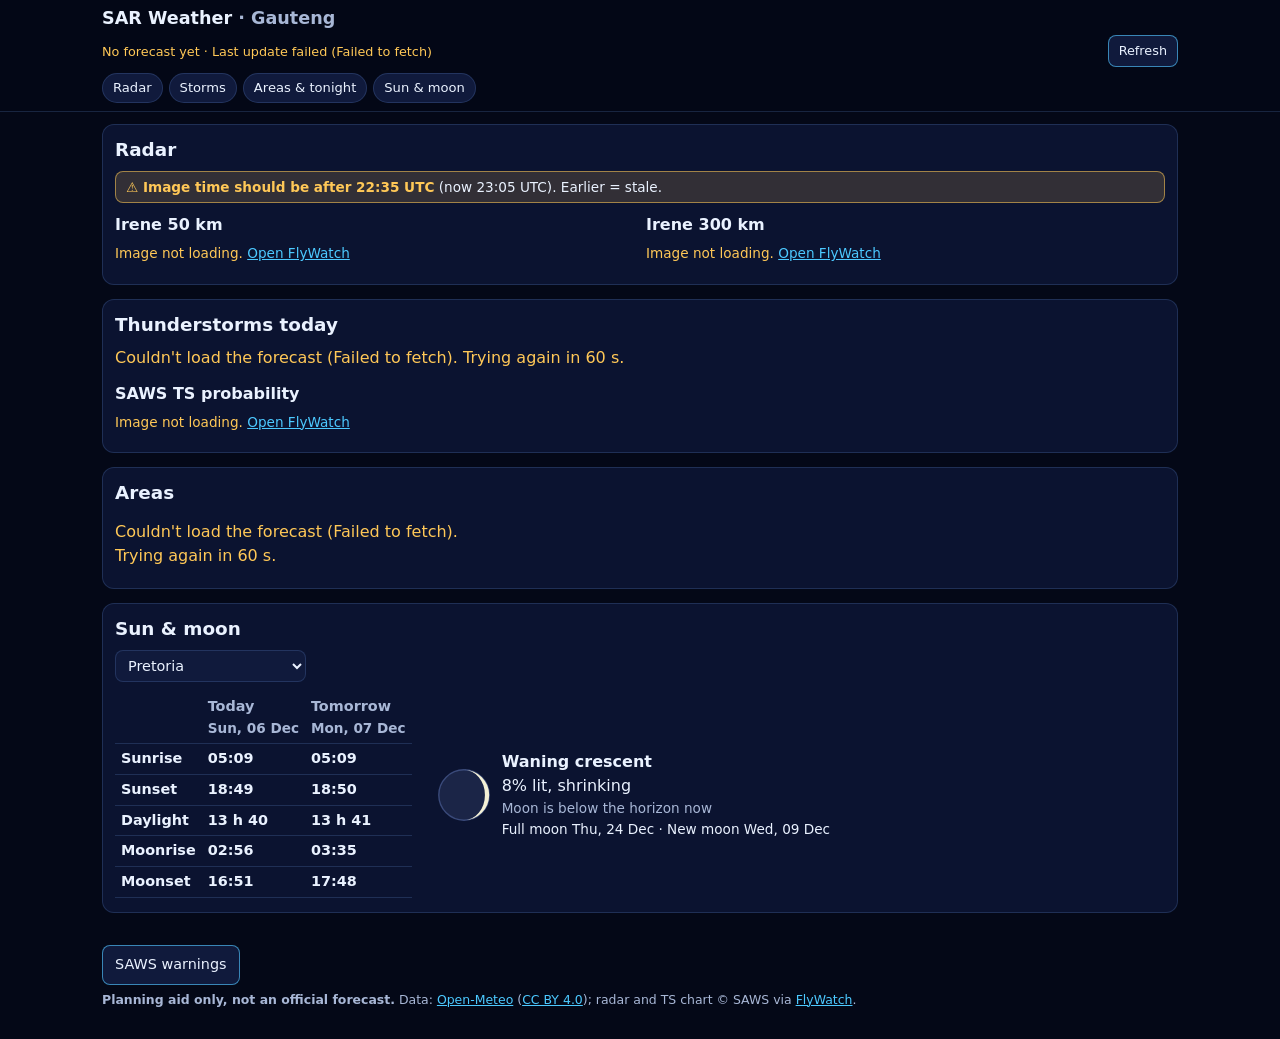
==== commit 6328c5c0: "Add the SAWS warnings link back, above the footer Co-Authored-By: Claude Opus 5.5 <noreply@anthropic" ====
--- a/index.html
+++ b/index.html
@@ -54,6 +54,7 @@
   </main>
 
   <footer class="foot">
+    <p><a class="btn" href="https://www.weathersa.co.za/warnings" target="_blank" rel="noopener noreferrer">SAWS warnings</a></p>
     <p><strong>Planning aid only, not an official forecast.</strong> Data: <a href="https://open-meteo.com/" target="_blank" rel="noopener noreferrer">Open-Meteo</a> (<a href="https://creativecommons.org/licenses/by/4.0/" target="_blank" rel="noopener noreferrer">CC BY 4.0</a>); radar and TS chart © SAWS via <a href="https://www.flywatch.com/tracking/weather/radar" target="_blank" rel="noopener noreferrer">FlyWatch</a>.</p>
     <noscript><p class="warn">This page needs JavaScript.</p></noscript>
   </footer>
